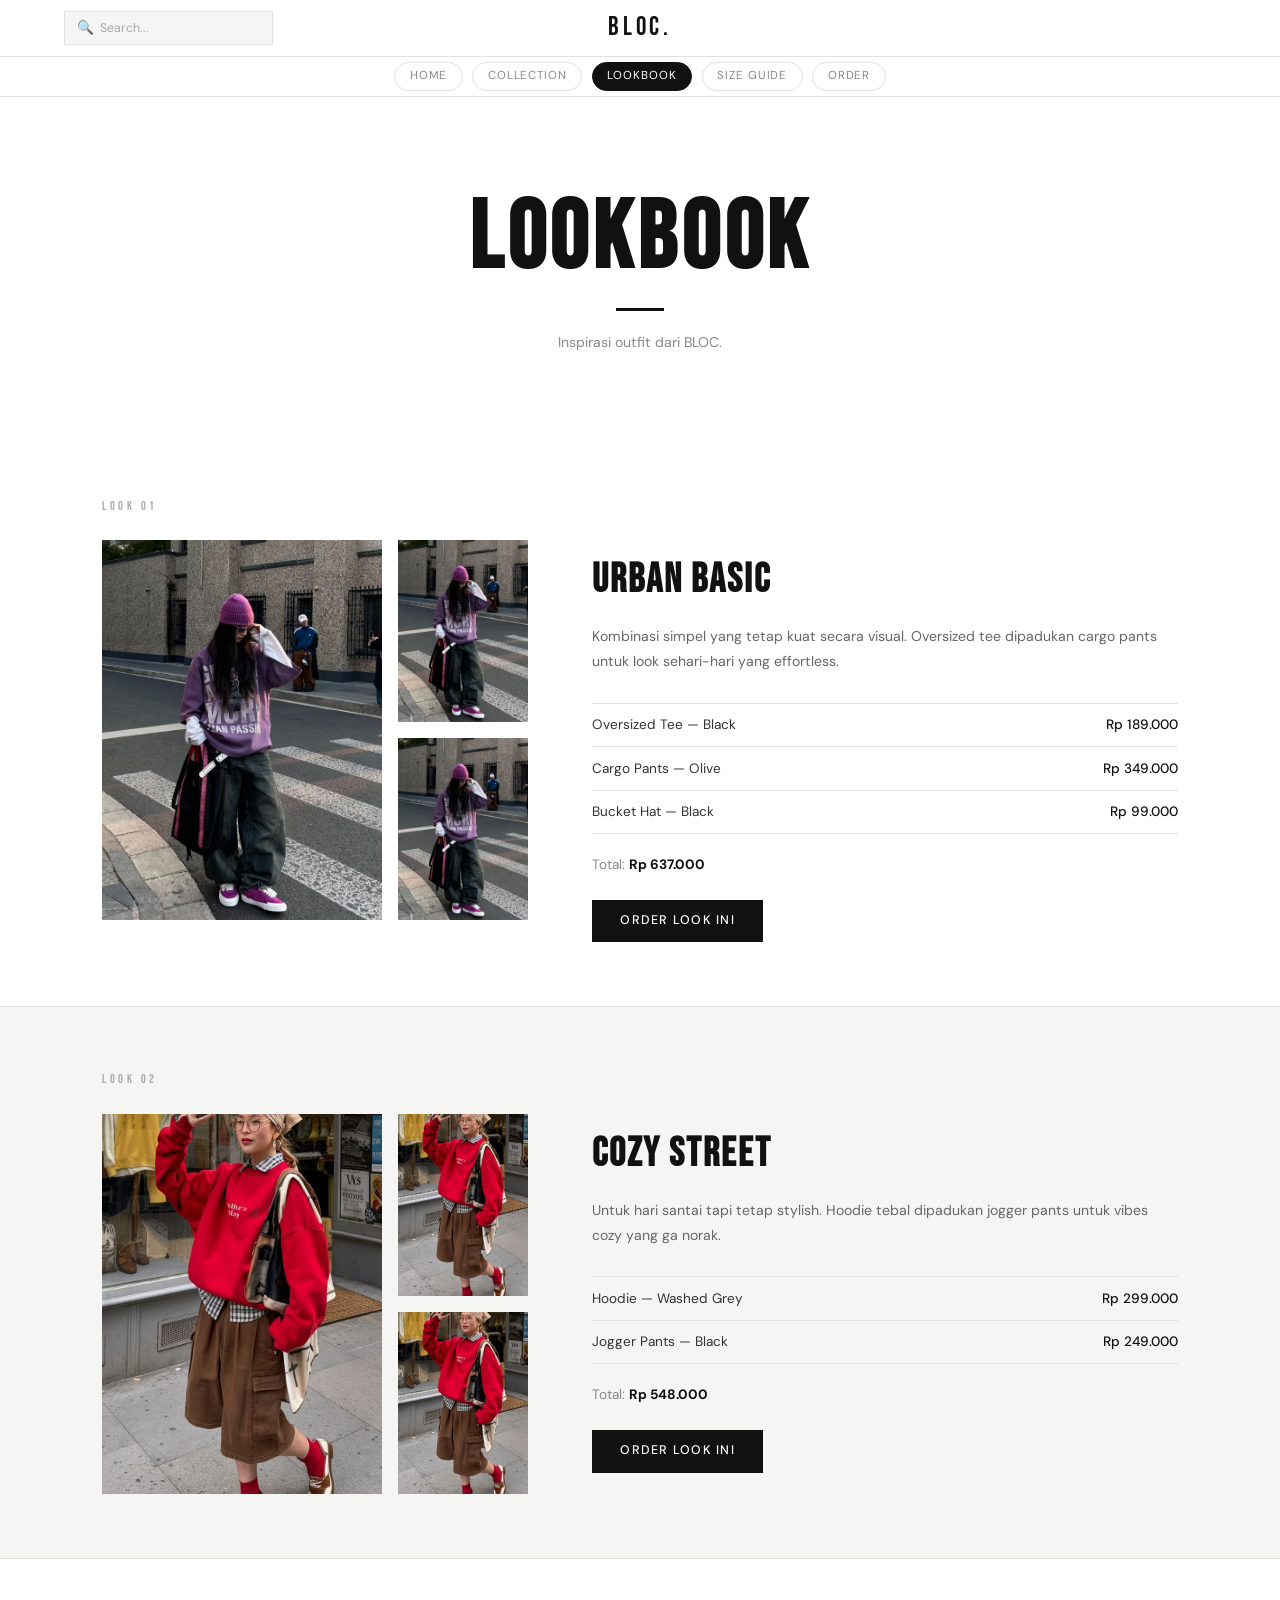
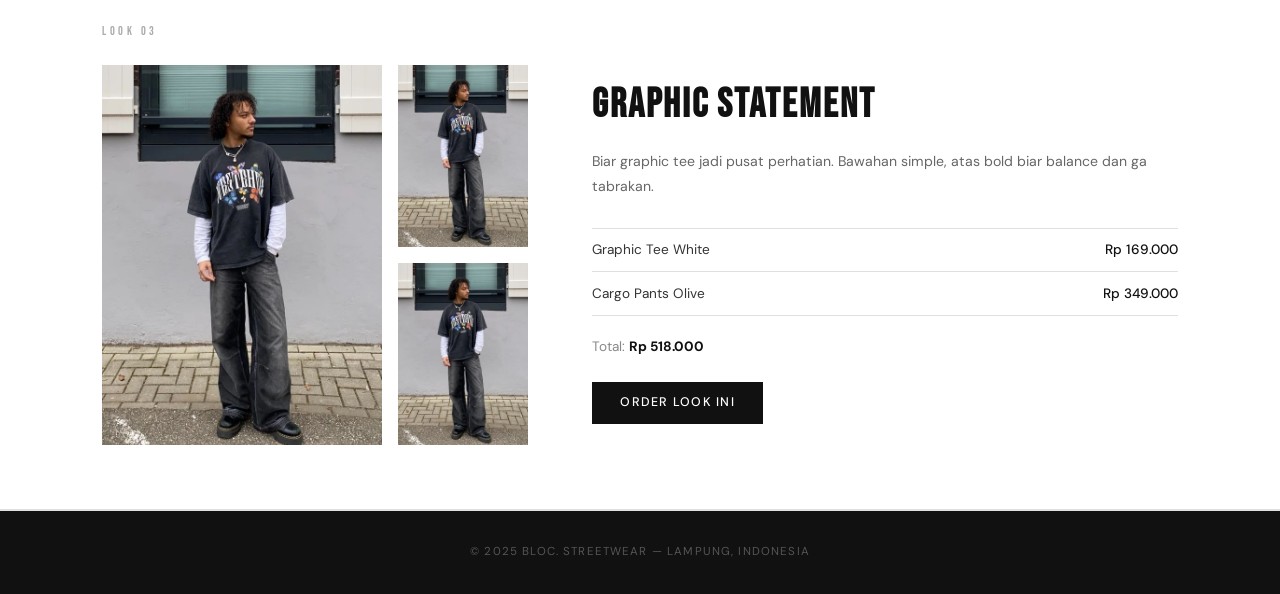
==== lookbook.html @ 4a6ab78d "Add files via upload" ====
<!DOCTYPE html>
<html lang="id">
<head>
  <meta charset="UTF-8" />
  <meta name="viewport" content="width=device-width, initial-scale=1.0" />
  <title>Lookbook — BLOC.</title>
  <link rel="stylesheet" href="style.css" />
  <link rel="preconnect" href="https://fonts.googleapis.com" />
  <link rel="preconnect" href="https://fonts.gstatic.com" crossorigin />
  <link href="https://fonts.googleapis.com/css2?family=Bebas+Neue&family=DM+Sans:wght@300;400;500&display=swap" rel="stylesheet" />
</head>
<body>

  <nav id="navbar">
    <div class="nav-top">
      <div class="nav-top-left">
        <div class="nav-search">
          <span class="nav-search-icon">🔍</span>
          <input type="search" name="search" placeholder="Search..." />
        </div>
      </div>
      <a href="index.html" class="nav-logo">BLOC.</a>
    </div>
    <div class="nav-bottom">
      <a href="index.html" class="nav-pill">Home</a>
      <a href="collection.html" class="nav-pill">Collection</a>
      <a href="lookbook.html" class="nav-pill active">Lookbook</a>
      <a href="sizeguide.html" class="nav-pill">Size Guide</a>
      <a href="order.html" class="nav-pill">Order</a>
    </div>
  </nav>

  <main class="page-main">

    <section class="page-hero">
      <h1 class="page-title">LOOKBOOK</h1>
      <div class="title-line"></div>
      <p class="page-subtitle">Inspirasi outfit dari BLOC.</p>
    </section>

    <!-- LOOK 01 -->
    <section class="look-section">
      <div class="look-number">LOOK 01</div>
      <div class="look-layout">
        <div class="look-images">
          <img src="download (6).jpeg" alt="Look 01 Main" class="look-img-main" width="280" height="380" />
          <div class="look-img-side">
            <img src="download (6).jpeg" alt="Look 01 Detail A" class="look-img-sm" width="130" height="182" />
            <img src="download (6).jpeg" alt="Look 01 Detail B" class="look-img-sm" width="130" height="182" />
          </div>
        </div>
        <div class="look-detail">
          <h2>Urban Basic</h2>
          <p class="look-desc">Kombinasi simpel yang tetap kuat secara visual. Oversized tee dipadukan cargo pants untuk look sehari-hari yang effortless.</p>
          <ul class="look-items">
            <li>
              <span class="look-item-name">Oversized Tee — Black</span>
              <span class="look-item-price">Rp 189.000</span>
            </li>
            <li>
              <span class="look-item-name">Cargo Pants — Olive</span>
              <span class="look-item-price">Rp 349.000</span>
            </li>
            <li>
              <span class="look-item-name">Bucket Hat — Black</span>
              <span class="look-item-price">Rp 99.000</span>
            </li>
          </ul>
          <p class="look-total">Total: <strong>Rp 637.000</strong></p>
          <a href="order.html" class="btn-primary">Order Look Ini</a>
        </div>
      </div>
    </section>

    <!-- LOOK 02 -->
    <section class="look-section look-section-alt">
      <div class="look-number">LOOK 02</div>
      <div class="look-layout look-layout-reverse">
        <div class="look-detail">
          <h2>Cozy Street</h2>
          <p class="look-desc">Untuk hari santai tapi tetap stylish. Hoodie tebal dipadukan jogger pants untuk vibes cozy yang ga norak.</p>
          <ul class="look-items">
            <li>
              <span class="look-item-name">Hoodie — Washed Grey</span>
              <span class="look-item-price">Rp 299.000</span>
            </li>
            <li>
              <span class="look-item-name">Jogger Pants — Black</span>
              <span class="look-item-price">Rp 249.000</span>
            </li>
          </ul>
          <p class="look-total">Total: <strong>Rp 548.000</strong></p>
          <a href="order.html" class="btn-primary">Order Look Ini</a>
        </div>
        <div class="look-images">
          <img src="Everyday outfits spring casual street styles.jpeg" alt="Look 02 Main" class="look-img-main" width="280" height="380" />
          <div class="look-img-side">
            <img src="Everyday outfits spring casual street styles.jpeg" alt="Look 02 Detail A" class="look-img-sm" width="130" height="182" />
            <img src="Everyday outfits spring casual street styles.jpeg" alt="Look 02 Detail B" class="look-img-sm" width="130" height="182" />
          </div>
        </div>
      </div>
    </section>

    <!-- LOOK 03 -->
    <section class="look-section">
      <div class="look-number">LOOK 03</div>
      <div class="look-layout">
        <div class="look-images">
          <img src="Best & Aesthetic E Boy Outfits Ideas & Styling Tips _ Mens Outfit Ideas.jpeg" alt="Look 03 Main" class="look-img-main" width="280" height="380" />
          <div class="look-img-side">
            <img src="Best & Aesthetic E Boy Outfits Ideas & Styling Tips _ Mens Outfit Ideas.jpeg" alt="Look 03 Detail A" class="look-img-sm" width="130" height="182" />
            <img src="Best & Aesthetic E Boy Outfits Ideas & Styling Tips _ Mens Outfit Ideas.jpeg" alt="Look 03 Detail B" class="look-img-sm" width="130" height="182" />
          </div>
        </div>
        <div class="look-detail">
          <h2>Graphic Statement</h2>
          <p class="look-desc">Biar graphic tee jadi pusat perhatian. Bawahan simple, atas bold biar balance dan ga tabrakan.</p>
          <ul class="look-items">
            <li>
              <span class="look-item-name">Graphic Tee White</span>
              <span class="look-item-price">Rp 169.000</span>
            </li>
            <li>
              <span class="look-item-name">Cargo Pants Olive</span>
              <span class="look-item-price">Rp 349.000</span>
            </li>
          </ul>
          <p class="look-total">Total: <strong>Rp 518.000</strong></p>
          <a href="order.html" class="btn-primary">Order Look Ini</a>
        </div>
      </div>
    </section>

  </main>

  <footer class="footer">
    <p>© 2025 BLOC. Streetwear — Lampung, Indonesia</p>
  </footer>

</body>
</html>
---- style.css ----
/* ============================================
   BLOC. STREETWEAR — CSS
   Hanya materi modul: styling, font, color,
   margin, padding, display, selector,
   pseudo-class, position, float, box-shadow
   ============================================ */

* {
  box-sizing: border-box;
  margin: 0;
  padding: 0;
}

body {
  background-color: #f5f5f3;
  color: #111111;
  font-family: 'DM Sans', sans-serif;
  font-size: 15px;
  line-height: 1.6;
}

/* ============================================
   NAVBAR — dua baris: atas & bawah
   ============================================ */
#navbar {
  position: fixed;
  top: 0;
  left: 0;
  right: 0;
  z-index: 100;
  background-color: #ffffff;
  border-bottom: 1px solid #e0e0e0;
}

/* Baris atas: kiri | logo tengah | kanan */
.nav-top {
  display: flex;
  align-items: center;
  height: 56px;
  padding: 0 5%;
  position: relative;
}

.nav-logo {
  font-family: 'Bebas Neue', sans-serif;
  font-size: 1.6rem;
  letter-spacing: 0.15em;
  color: #111111;
  text-decoration: none;
  position: absolute;
  left: 50%;
  transform: translateX(-50%);
}

.nav-top-left {
  display: flex;
  align-items: center;
  gap: 0.5rem;
}

/* Search bar */
.nav-search {
  display: flex;
  align-items: center;
  border: 1px solid #e0e0e0;
  background-color: #f5f5f3;
  padding: 0.3rem 0.75rem;
  gap: 0.4rem;
}

.nav-search input[type="search"] {
  border: none;
  background: transparent;
  font-family: 'DM Sans', sans-serif;
  font-size: 0.78rem;
  color: #111111;
  width: 160px;
  outline: none;
}

.nav-search input[type="search"]::placeholder {
  color: #aaaaaa;
}

.nav-search-icon {
  font-size: 0.85rem;
  color: #888888;
}

.nav-top-right {
  display: flex;
  align-items: center;
  gap: 1.5rem;
  margin-left: auto;
}

.nav-top-right a {
  text-decoration: none;
  font-size: 0.75rem;
  letter-spacing: 0.08em;
  text-transform: uppercase;
  color: #888888;
}

.nav-top-right a:hover {
  color: #111111;
}

.nav-top-right a.active {
  color: #111111;
  font-weight: 500;
}

/* Baris bawah: kategori pill */
.nav-bottom {
  display: flex;
  align-items: center;
  justify-content: center;
  gap: 0.6rem;
  height: 40px;
  border-top: 1px solid #e0e0e0;
  padding: 0 5%;
}

.nav-pill {
  text-decoration: none;
  font-size: 0.72rem;
  letter-spacing: 0.08em;
  text-transform: uppercase;
  color: #888888;
  padding: 0.25rem 0.9rem;
  border: 1px solid #e0e0e0;
  border-radius: 999px;
}

.nav-pill:hover {
  border-color: #111111;
  color: #111111;
}

.nav-pill.active {
  background-color: #111111;
  color: #ffffff;
  border-color: #111111;
}

/* ============================================
   BUTTONS
   ============================================ */
.btn-primary {
  display: inline-block;
  padding: 0.7rem 1.75rem;
  background-color: #111111;
  color: #ffffff;
  text-decoration: none;
  font-size: 0.78rem;
  font-weight: 500;
  letter-spacing: 0.1em;
  text-transform: uppercase;
  border: none;
  cursor: pointer;
}

.btn-primary:hover {
  background-color: #333333;
}

.btn-primary:active {
  background-color: #000000;
}

.btn-ghost {
  display: inline-block;
  padding: 0.7rem 1.75rem;
  background-color: transparent;
  color: #111111;
  text-decoration: none;
  font-size: 0.78rem;
  font-weight: 400;
  letter-spacing: 0.1em;
  text-transform: uppercase;
  border: 1px solid #111111;
}

.btn-ghost:hover {
  background-color: #111111;
  color: #ffffff;
}

.full-width {
  width: 100%;
  text-align: center;
  cursor: pointer;
  font-family: 'DM Sans', sans-serif;
  margin-top: 0.5rem;
}

/* ============================================
   PAGE HERO — judul tengah, tanpa garis bawah
   ============================================ */
.page-main {
  padding-top: 96px;
}

.page-hero {
  padding: 6rem 8% 5rem;
  background-color: #ffffff;
  text-align: center;
}

.page-title {
  font-family: 'Bebas Neue', sans-serif;
  font-size: 6rem;
  letter-spacing: 0.05em;
  color: #111111;
  line-height: 1;
  margin-bottom: 1.25rem;
}

.title-line {
  width: 48px;
  height: 3px;
  background-color: #111111;
  margin: 0 auto 1.25rem;
}

.page-subtitle {
  font-size: 0.88rem;
  color: #888888;
  max-width: 480px;
  margin: 0 auto;
}

.section-label {
  font-family: 'Bebas Neue', sans-serif;
  font-size: 1.8rem;
  letter-spacing: 0.05em;
  color: #111111;
  margin-bottom: 1.5rem;
}

/* ============================================
   HERO — index.html
   ============================================ */
.hero {
  display: flex;
  align-items: center;
  justify-content: space-between;
  min-height: 100vh;
  padding: 100px 8% 60px;
  background-color: #ffffff;
  gap: 3rem;
}

.hero-text {
  max-width: 500px;
}

.hero-tag {
  font-size: 0.7rem;
  letter-spacing: 0.2em;
  text-transform: uppercase;
  color: #888888;
  margin-bottom: 1rem;
  display: block;
}

.hero-title {
  font-family: 'Bebas Neue', sans-serif;
  font-size: 7rem;
  line-height: 0.95;
  color: #111111;
  margin-bottom: 1.25rem;
  letter-spacing: 0.02em;
}

.hero-desc {
  color: #666666;
  font-size: 0.95rem;
  margin-bottom: 2rem;
  max-width: 380px;
}

.hero-actions {
  display: flex;
  gap: 1rem;
  align-items: center;
}

.hero-img {
  width: 420px;
  height: 520px;
  object-fit: cover;
  flex-shrink: 0;
  display: block;
  background-color: #e0e0e0;
}

/* ============================================
   FEATURED — index.html
   ============================================ */
.featured {
  padding: 4rem 8%;
  background-color: #f5f5f3;
}

.featured-header {
  display: flex;
  align-items: center;
  justify-content: space-between;
  margin-bottom: 2rem;
}

.featured-header h2 {
  font-family: 'Bebas Neue', sans-serif;
  font-size: 2rem;
  letter-spacing: 0.05em;
  color: #111111;
}

.link-more {
  font-size: 0.78rem;
  letter-spacing: 0.08em;
  text-transform: uppercase;
  color: #111111;
  text-decoration: none;
  font-weight: 500;
}

.link-more:hover {
  text-decoration: underline;
}

.featured-grid {
  display: flex;
  gap: 1.5rem;
}

/* ============================================
   PRODUCT CARD
   ============================================ */
.product-card {
  flex: 1;
  background-color: #ffffff;
  border: 1px solid #e0e0e0;
}

.product-card:hover {
  box-shadow: 4px 4px 0px #cccccc;
}

.product-img {
  width: 100%;
  height: 300px;
  object-fit: cover;
  display: block;
  background-color: #e0e0e0;
}

.product-info {
  padding: 1.25rem 1.25rem 1.75rem;
}

.product-tag {
  display: inline-block;
  font-size: 0.62rem;
  letter-spacing: 0.12em;
  text-transform: uppercase;
  font-weight: 500;
  padding: 0.2rem 0.6rem;
  background-color: #111111;
  color: #ffffff;
  margin-bottom: 0.6rem;
}

.product-info h3 {
  font-size: 0.92rem;
  font-weight: 500;
  color: #111111;
  margin-bottom: 0.3rem;
}

.product-desc {
  font-size: 0.78rem;
  color: #888888;
  margin-bottom: 0.75rem;
  line-height: 1.5;
}

.product-price {
  font-size: 0.95rem;
  font-weight: 500;
  color: #111111;
  margin-bottom: 1rem;
}

/* ============================================
   INFO STRIP — index.html
   ============================================ */
.info-strip {
  display: flex;
  border-top: 1px solid #e0e0e0;
  border-bottom: 1px solid #e0e0e0;
  background-color: #ffffff;
}

.info-item {
  flex: 1;
  padding: 2rem;
  text-align: center;
  border-right: 1px solid #e0e0e0;
}

.info-item:last-child {
  border-right: none;
}

.info-item strong {
  display: block;
  font-size: 0.85rem;
  font-weight: 500;
  color: #111111;
  margin-bottom: 0.3rem;
}

.info-item p {
  font-size: 0.78rem;
  color: #888888;
}

/* ============================================
   CATALOG GRID — collection.html
   ============================================ */
.catalog-section {
  padding: 2.5rem 8% 5rem;
  background-color: #f5f5f3;
}

.catalog-grid {
  display: flex;
  flex-wrap: wrap;
  gap: 1.5rem;
}

.catalog-grid .product-card {
  width: calc(33.33% - 1rem);
  flex: none;
}

/* ============================================
   LOOKBOOK PAGE
   ============================================ */
.look-section {
  padding: 4rem 8%;
  border-bottom: 1px solid #e0e0e0;
  background-color: #ffffff;
}

.look-section-alt {
  background-color: #f5f5f3;
}

.look-number {
  font-family: 'Bebas Neue', sans-serif;
  font-size: 0.72rem;
  letter-spacing: 0.3em;
  color: #aaaaaa;
  margin-bottom: 1.5rem;
}

.look-layout {
  display: flex;
  gap: 4rem;
  align-items: flex-start;
}

.look-layout-reverse {
  flex-direction: row-reverse;
}

.look-images {
  display: flex;
  gap: 1rem;
  flex-shrink: 0;
}

.look-img-main {
  width: 280px;
  height: 380px;
  object-fit: cover;
  display: block;
  background-color: #cccccc;
}

.look-img-side {
  display: flex;
  flex-direction: column;
  gap: 1rem;
}

.look-img-sm {
  width: 130px;
  height: 182px;
  object-fit: cover;
  display: block;
  background-color: #dddddd;
}

.look-detail {
  flex: 1;
  padding-top: 0.5rem;
}

.look-detail h2 {
  font-family: 'Bebas Neue', sans-serif;
  font-size: 2.5rem;
  letter-spacing: 0.05em;
  color: #111111;
  margin-bottom: 0.75rem;
}

.look-desc {
  font-size: 0.88rem;
  color: #666666;
  line-height: 1.8;
  margin-bottom: 1.75rem;
}

.look-items {
  list-style: none;
  margin-bottom: 1.25rem;
  border-top: 1px solid #e0e0e0;
}

.look-items li {
  display: flex;
  justify-content: space-between;
  align-items: center;
  padding: 0.65rem 0;
  border-bottom: 1px solid #e0e0e0;
  font-size: 0.85rem;
}

.look-item-name {
  color: #333333;
}

.look-item-price {
  color: #111111;
  font-weight: 500;
}

.look-total {
  font-size: 0.85rem;
  color: #888888;
  margin-bottom: 1.5rem;
}

.look-total strong {
  color: #111111;
}

/* ============================================
   SIZE GUIDE PAGE
   ============================================ */
.guide-section {
  padding: 3rem 8%;
  border-bottom: 1px solid #e0e0e0;
  background-color: #ffffff;
}

.guide-section-alt {
  background-color: #f5f5f3;
}

.table-wrapper {
  overflow-x: auto;
  margin-top: 1rem;
}

.size-table {
  width: 100%;
  border-collapse: collapse;
  font-size: 0.85rem;
  border-color: #e0e0e0;
}

.size-table th {
  padding: 0.9rem 1.2rem;
  text-align: left;
  font-size: 0.72rem;
  letter-spacing: 0.1em;
  text-transform: uppercase;
  font-weight: 500;
  background-color: #111111;
  color: #ffffff;
  border-color: #111111;
}

.size-table td {
  padding: 0.8rem 1.2rem;
  color: #444444;
  border-color: #e0e0e0;
}

.size-table tbody tr:hover td {
  background-color: #f5f5f3;
}

.tips-section {
  padding: 3rem 8%;
  background-color: #111111;
}

.tips-section .section-label {
  color: #ffffff;
}

.tips-grid {
  display: flex;
  gap: 2rem;
  margin-top: 1rem;
}

.tip-card {
  flex: 1;
  border-top: 2px solid #333333;
  padding-top: 1.25rem;
}

.tip-num {
  font-family: 'Bebas Neue', sans-serif;
  font-size: 1.8rem;
  color: #333333;
  display: block;
  margin-bottom: 0.4rem;
}

.tip-card h3 {
  font-size: 0.88rem;
  font-weight: 500;
  color: #ffffff;
  margin-bottom: 0.5rem;
}

.tip-card p {
  font-size: 0.8rem;
  color: #888888;
  line-height: 1.65;
}

/* ============================================
   ORDER PAGE
   ============================================ */
.order-layout {
  display: flex;
  gap: 3rem;
  padding: 3rem 8% 5rem;
  align-items: flex-start;
  background-color: #f5f5f3;
}

.order-form-wrap {
  flex: 1;
}

.order-form-wrap fieldset {
  border: 1px solid #e0e0e0;
  padding: 2rem;
  background-color: #ffffff;
}

.order-form-wrap legend {
  font-family: 'Bebas Neue', sans-serif;
  font-size: 1.2rem;
  letter-spacing: 0.1em;
  color: #111111;
  padding: 0 0.75rem;
}

.form-group {
  margin-bottom: 1.2rem;
}

.form-group label {
  display: block;
  font-size: 0.72rem;
  letter-spacing: 0.1em;
  text-transform: uppercase;
  color: #888888;
  margin-bottom: 0.4rem;
}

.form-group input[type="text"],
.form-group input[type="email"],
.form-group input[type="number"],
.form-group input[type="date"],
.form-group select,
.form-group textarea {
  width: 100%;
  padding: 0.65rem 0.9rem;
  background-color: #f5f5f3;
  border: 1px solid #e0e0e0;
  color: #111111;
  font-family: 'DM Sans', sans-serif;
  font-size: 0.85rem;
}

.form-group input:focus,
.form-group select:focus,
.form-group textarea:focus {
  outline: none;
  border-color: #111111;
}

.form-group input::placeholder,
.form-group textarea::placeholder {
  color: #bbbbbb;
}

.form-group select {
  cursor: pointer;
  appearance: none;
}

.form-group textarea {
  resize: vertical;
  min-height: 100px;
}

.radio-group,
.check-group {
  display: flex;
  gap: 1.5rem;
  flex-wrap: wrap;
}

.radio-label,
.check-label {
  display: flex;
  align-items: center;
  gap: 0.4rem;
  font-size: 0.85rem;
  color: #444444;
  cursor: pointer;
  text-transform: none;
  letter-spacing: 0;
}

.form-check {
  display: flex;
  align-items: flex-start;
  gap: 0.7rem;
  margin-bottom: 1.5rem;
}

.form-check input[type="checkbox"] {
  width: 14px;
  height: 14px;
  margin-top: 3px;
  flex-shrink: 0;
  accent-color: #111111;
}

.form-check label {
  font-size: 0.78rem;
  color: #888888;
  text-transform: none;
  letter-spacing: 0;
  margin: 0;
}

.order-info {
  width: 260px;
  flex-shrink: 0;
}

.order-info h2 {
  font-family: 'Bebas Neue', sans-serif;
  font-size: 1.5rem;
  letter-spacing: 0.05em;
  color: #111111;
  margin-bottom: 1rem;
}

.order-info-list {
  list-style: none;
  margin-bottom: 2rem;
}

.order-info-list li {
  font-size: 0.83rem;
  color: #555555;
  padding: 0.6rem 0;
  border-bottom: 1px solid #e0e0e0;
  line-height: 1.5;
}

.order-info-list a {
  color: #111111;
  font-weight: 500;
}

.order-contact {
  background-color: #111111;
  padding: 1.25rem;
}

.order-contact h3 {
  font-size: 0.75rem;
  letter-spacing: 0.1em;
  text-transform: uppercase;
  margin-bottom: 0.75rem;
  color: #aaaaaa;
}

.order-contact p {
  font-size: 0.83rem;
  color: #cccccc;
  margin-bottom: 0.4rem;
}

.link-wa {
  color: #ffffff;
  text-decoration: none;
  font-weight: 500;
}

.link-wa:hover {
  text-decoration: underline;
}

.order-contact a {
  color: #aaaaaa;
  text-decoration: none;
}

.order-contact a:hover {
  color: #ffffff;
}

/* ============================================
   FOOTER
   ============================================ */
.footer {
  padding: 2rem 8%;
  border-top: 1px solid #e0e0e0;
  text-align: center;
  background-color: #111111;
}

.footer p {
  font-size: 0.72rem;
  letter-spacing: 0.1em;
  text-transform: uppercase;
  color: #555555;
}
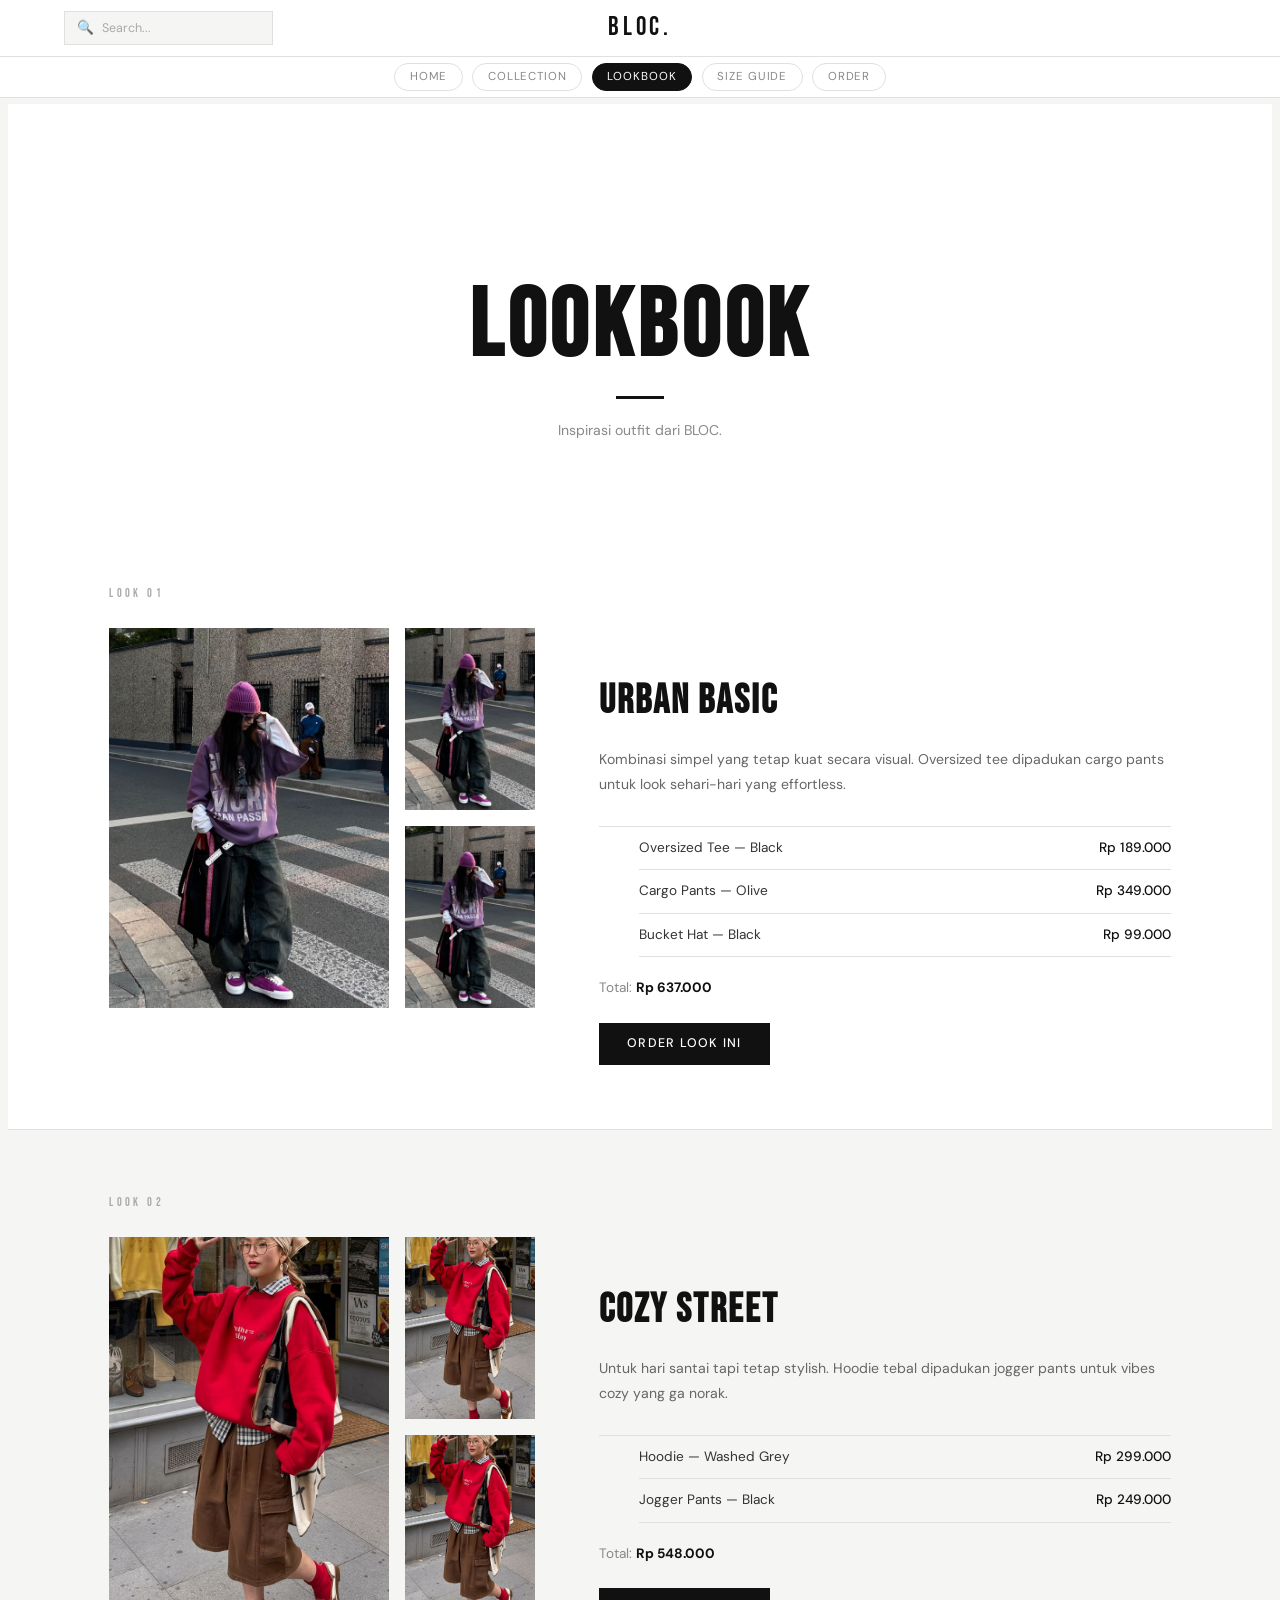
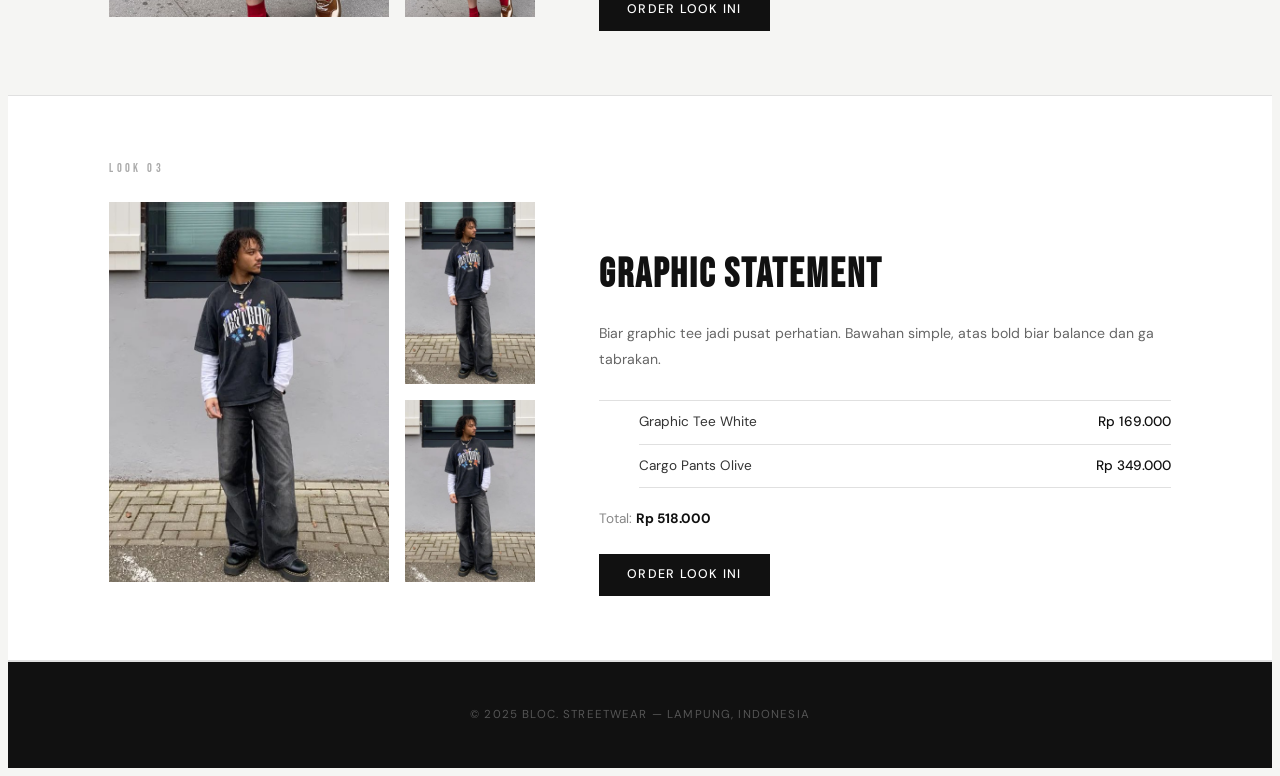
==== commit 08ae3d1f: "Update lookbook.html" ====
--- a/lookbook.html
+++ b/lookbook.html
@@ -3,7 +3,7 @@
 <head>
   <meta charset="UTF-8" />
   <meta name="viewport" content="width=device-width, initial-scale=1.0" />
-  <title>Lookbook — BLOC.</title>
+  <title>Lookbook BLOC.</title>
   <link rel="stylesheet" href="style.css" />
   <link rel="preconnect" href="https://fonts.googleapis.com" />
   <link rel="preconnect" href="https://fonts.gstatic.com" crossorigin />
@@ -139,4 +139,4 @@
   </footer>
 
 </body>
-</html>+</html>
--- a/style.css
+++ b/style.css
@@ -1,11 +1,4 @@
-/* ============================================
-   BLOC. STREETWEAR — CSS
-   Hanya materi modul: styling, font, color,
-   margin, padding, display, selector,
-   pseudo-class, position, float, box-shadow
-   ============================================ */
-
-* {
+{
   box-sizing: border-box;
   margin: 0;
   padding: 0;
@@ -18,10 +11,6 @@
   font-size: 15px;
   line-height: 1.6;
 }
-
-/* ============================================
-   NAVBAR — dua baris: atas & bawah
-   ============================================ */
 #navbar {
   position: fixed;
   top: 0;
@@ -143,10 +132,6 @@
   color: #ffffff;
   border-color: #111111;
 }
-
-/* ============================================
-   BUTTONS
-   ============================================ */
 .btn-primary {
   display: inline-block;
   padding: 0.7rem 1.75rem;
@@ -194,10 +179,6 @@
   font-family: 'DM Sans', sans-serif;
   margin-top: 0.5rem;
 }
-
-/* ============================================
-   PAGE HERO — judul tengah, tanpa garis bawah
-   ============================================ */
 .page-main {
   padding-top: 96px;
 }
@@ -238,10 +219,6 @@
   color: #111111;
   margin-bottom: 1.5rem;
 }
-
-/* ============================================
-   HERO — index.html
-   ============================================ */
 .hero {
   display: flex;
   align-items: center;
@@ -296,9 +273,6 @@
   background-color: #e0e0e0;
 }
 
-/* ============================================
-   FEATURED — index.html
-   ============================================ */
 .featured {
   padding: 4rem 8%;
   background-color: #f5f5f3;
@@ -336,9 +310,6 @@
   gap: 1.5rem;
 }
 
-/* ============================================
-   PRODUCT CARD
-   ============================================ */
 .product-card {
   flex: 1;
   background-color: #ffffff;
@@ -393,10 +364,6 @@
   color: #111111;
   margin-bottom: 1rem;
 }
-
-/* ============================================
-   INFO STRIP — index.html
-   ============================================ */
 .info-strip {
   display: flex;
   border-top: 1px solid #e0e0e0;
@@ -428,9 +395,6 @@
   color: #888888;
 }
 
-/* ============================================
-   CATALOG GRID — collection.html
-   ============================================ */
 .catalog-section {
   padding: 2.5rem 8% 5rem;
   background-color: #f5f5f3;
@@ -447,9 +411,6 @@
   flex: none;
 }
 
-/* ============================================
-   LOOKBOOK PAGE
-   ============================================ */
 .look-section {
   padding: 4rem 8%;
   border-bottom: 1px solid #e0e0e0;
@@ -560,9 +521,6 @@
   color: #111111;
 }
 
-/* ============================================
-   SIZE GUIDE PAGE
-   ============================================ */
 .guide-section {
   padding: 3rem 8%;
   border-bottom: 1px solid #e0e0e0;
@@ -648,10 +606,6 @@
   color: #888888;
   line-height: 1.65;
 }
-
-/* ============================================
-   ORDER PAGE
-   ============================================ */
 .order-layout {
   display: flex;
   gap: 3rem;
@@ -839,9 +793,6 @@
   color: #ffffff;
 }
 
-/* ============================================
-   FOOTER
-   ============================================ */
 .footer {
   padding: 2rem 8%;
   border-top: 1px solid #e0e0e0;
@@ -854,4 +805,4 @@
   letter-spacing: 0.1em;
   text-transform: uppercase;
   color: #555555;
-}+}
